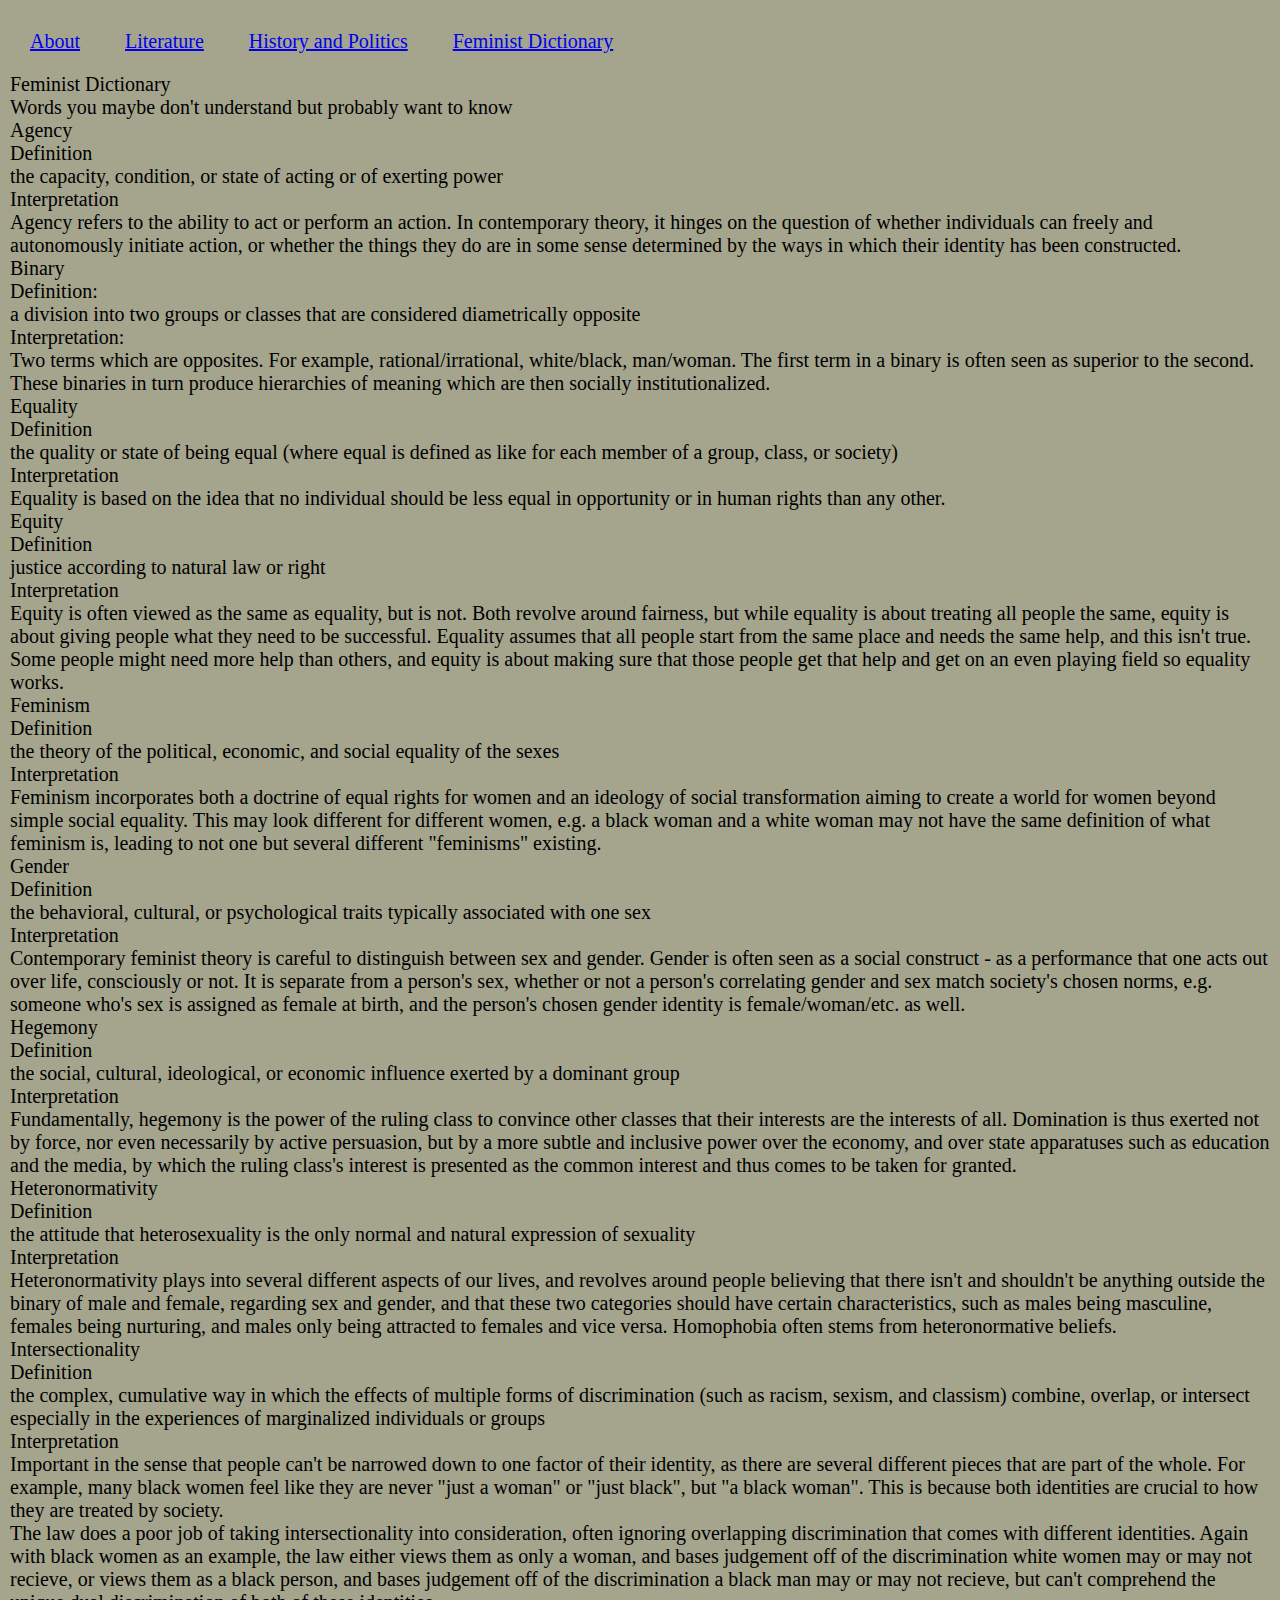
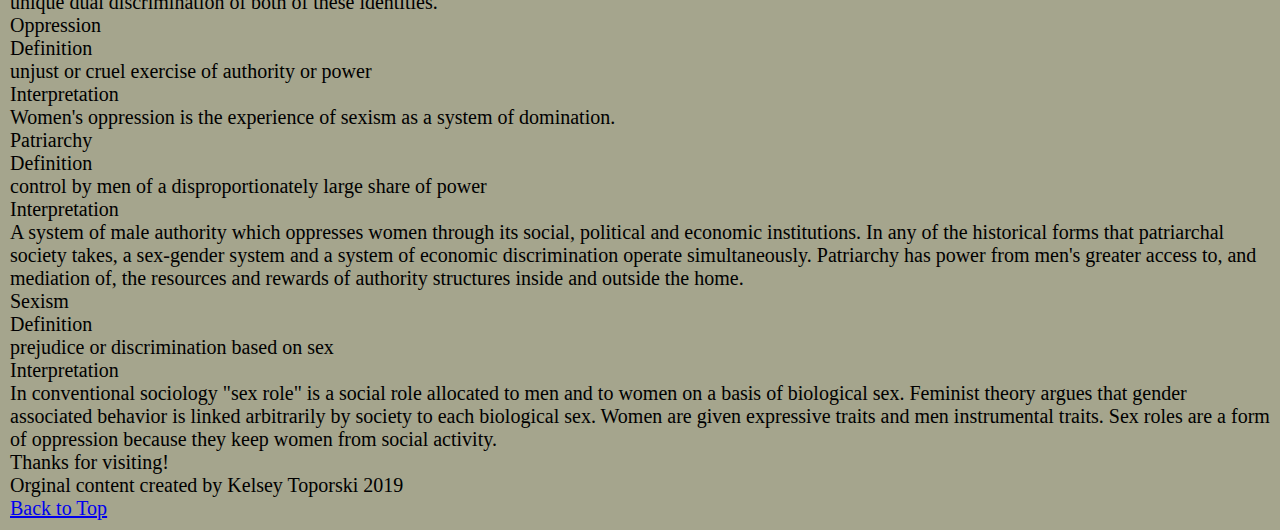
==== femdict.html @ c2446325 "Add files via upload" ====
<!DOCTYPE html>
<html lang="en">
<head>
  <meta charset="UTF-8">

  <meta name="viewport" content="width=device-width, initial-scale=1.0">

  <!-- connects to the stylesheets -->
  <link rel="stylesheet" href="css/reset.css">
  <link rel="stylesheet" href="css/style.css">

  <!-- connect to a Google font -->  
  <!-- connect to a Font Aweseom font -->
  <!-- connect to a favicon -->

  <title>Women's Web - Dictionary</title>
</head>

<body>
  <header>
    <nav>
        <ul>
          <li><a href="index.html">About</a></li>
          <li><a href="literature.html">Literature</a></li>
          <li><a href="history.html">History and Politics</a></li>
          <li><a href="femdict.html">Feminist Dictionary</a></li>
        </ul>
    </nav>
      <!-- definitions from meriam webster -->
      <!-- interpretations from
            The Dictionary of Feminist Theory - Maggie Humm,
            Key Concepts In Post-Colonial Studies - Ashcroft, Bill, Gareth Griffiths, and Helen Tiffin,
            or myself -->
      <!-- interpretation of equity from https://everydayfeminism.com/2014/09/equality-is-not-enough/ -->

    <h1>Feminist Dictionary</h1>
    Words you maybe don't understand but probably want to know

  </header>

  <main>
  

      <!-- definitions from meriam webster -->
      <!-- interpretations from
            The Dictionary of Feminist Theory - Maggie Humm,
            Key Concepts In Post-Colonial Studies - Ashcroft, Bill, Gareth Griffiths, and Helen Tiffin,
            or myself -->
      <!-- interpretation of equity from https://everydayfeminism.com/2014/09/equality-is-not-enough/ -->

      <dl>
        <dt>Agency</dt>
        <dd>Definition
          <p>
            the capacity, condition, or state of acting or of exerting power
          </p>
        <dd>Interpretation
          <p>
            Agency refers to the ability to act or perform an action. In contemporary theory, it hinges on the question of whether individuals can freely and autonomously initiate action, or whether the things they do are in some sense determined by the ways in which their identity has been constructed.
          </p>

        
        <dt>Binary</dt>
        <dd>Definition:
          <p>
            a division into two groups or classes that are considered diametrically opposite
          </p></dd>
        <dd>Interpretation:
          <p>
            Two terms which are opposites. For example, rational/irrational, white/black, man/woman. The first term in a binary is often seen as superior to the second. These binaries in turn produce hierarchies of meaning which are then socially institutionalized.
          </p></dd>
        
          
        <dt>Equality</dt>
        <dd>Definition
          <p>
            the quality or state of being equal (where equal is defined as like for each member of a group, class, or society)
          </p></dd>
        <dd>Interpretation
          <p>
            Equality is based on the idea that no individual should be less equal in opportunity or in human rights than any other.
          </p></dd>
        
          
        <dt>Equity</dt>
        <dd>Definition
          <p>
            justice according to natural law or right
          </p></dd>
        <dd>Interpretation
          <p>
            Equity is often viewed as the same as equality, but is not. Both revolve around fairness, but while equality is about treating all people the same, equity is about giving people what they need to be successful. Equality assumes that all people start from the same place and needs the same help, and this isn't true. Some people might need more help than others, and equity is about making sure that those people get that help and get on an even playing field so equality works.
          </p></dd>
        
          
        <dt>Feminism</dt>
        <dd>Definition
          <p>
            the theory of the political, economic, and social equality of the sexes
          </p></dd>
        <dd>Interpretation
          <p>
            Feminism incorporates both a doctrine of equal rights for women and an ideology of social transformation aiming to create a world for women beyond simple social equality. This may look different for different women, e.g. a black woman and a white woman may not have the same definition of what feminism is, leading to not one but several different "feminisms" existing.
          </p></dd>
       
          
        <dt>Gender</dt>
        <dd>Definition
          <p>
            the behavioral, cultural, or psychological traits typically associated with one sex
          </p></dd>
        <dd>Interpretation
          <p>
            Contemporary feminist theory is careful to distinguish between sex and gender. Gender is often seen as a social construct - as a performance that one acts out over life, consciously or not. It is separate from a person's sex, whether or not a person's correlating gender and sex match society's chosen norms, e.g. someone who's sex is assigned as female at birth, and the person's chosen gender identity is female/woman/etc. as well.
          </p></dd>
        
          
        <dt>Hegemony</dt>
        <dd>Definition
          <p>
            the social, cultural, ideological, or economic influence exerted by a dominant group
          </p></dd>
        <dd>Interpretation
          <p>
            Fundamentally, hegemony is the power of the ruling class to convince other classes that their interests are the interests of all.  Domination is thus exerted not by force, nor even necessarily by active persuasion, but by a more subtle and inclusive power over the economy, and over state apparatuses such as education and the media, by which the ruling class's interest is presented as the common interest and thus comes to be taken for granted.
          </p></dd>
       
          
        <dt>Heteronormativity</dt>
        <dd>Definition
          <p>
            the attitude that heterosexuality is the only normal and natural expression of sexuality
          </p></dd>
        <dd>Interpretation
          <p>
            Heteronormativity plays into several different aspects of our lives, and revolves around people believing that there isn't and shouldn't be anything outside the binary of male and female, regarding sex and gender, and that these two categories should have certain characteristics, such as males being masculine, females being nurturing, and males only being attracted to females and vice versa. Homophobia often stems from heteronormative beliefs.
          </p></dd>
        
          
        <dt>Intersectionality</dt>
        <dd>Definition
          <p>
            the complex, cumulative way in which the effects of multiple forms of discrimination (such as racism, sexism, and classism) combine, overlap, or intersect especially in the experiences of marginalized individuals or groups
          </p></dd>
        <dd>Interpretation
          <p>
            Important in the sense that people can't be narrowed down to one factor of their identity, as there are several different pieces that are part of the whole. For example, many black women feel like they are never "just a woman" or "just black", but "a black woman". This is because both identities are crucial to how they are treated by society.
          </p>
          <p>
            The law does a poor job of taking intersectionality into consideration, often ignoring overlapping discrimination that comes with different identities. Again with black women as an example, the law either views them as only a woman, and bases judgement off of the discrimination white women may or may not recieve, or views them as a black person, and bases judgement off of the discrimination a black man may or may not recieve, but can't comprehend the unique dual discrimination of both of these identities.
          </p></dd>
           
          
        <dt>Oppression</dt>
        <dd>Definition
          <p>
            unjust or cruel exercise of authority or power
          </p></dd>
        <dd>Interpretation
          <p>
            Women's oppression is the experience of sexism as a system of domination.
          </p></dd>
       
          
        <dt>Patriarchy</dt>
        <dd>Definition
          <p>
            control by men of a disproportionately large share of power
          </p></dd>
        <dd>Interpretation
          <p>
            A system of male authority which oppresses women through its social, political and economic institutions. In any of the historical forms that patriarchal society takes, a sex-gender system and a system of economic discrimination operate simultaneously. Patriarchy has power from men's greater access to, and mediation of, the resources and rewards of authority structures inside and outside the home.
          </p></dd>
             
          
        <dt>Sexism</dt>
        <dd>Definition
          <p>
            prejudice or discrimination based on sex
          </p></dd>
        <dd>Interpretation
          <p>
            In conventional sociology "sex role" is a social role allocated to men and to women on a basis of biological sex. Feminist theory argues that gender associated behavior is linked arbitrarily by society to each biological sex. Women are given expressive traits and men instrumental traits. Sex roles are a form of oppression because they keep women from social activity.
          </p></dd>
      </dl>

    </main>

    <footer>
      <p class="thanks">
        Thanks for visiting! <i class="far fa-grin"></i>
      </p>
      <p>Orginal content created by Kelsey Toporski 2019</p>

      <a href="#top" class="tops">Back to Top</a>
    </footer>

</body>
</html>
---- css/style.css ----
body{
    padding: 10px;
    background-color: #a5a58d;
    font-size: 125%;
}
img{
    width: 45%;
    padding: 20px;
    border: 10px solid #659162;
}
li{
    display: inline-block;
    padding: 20px;
}
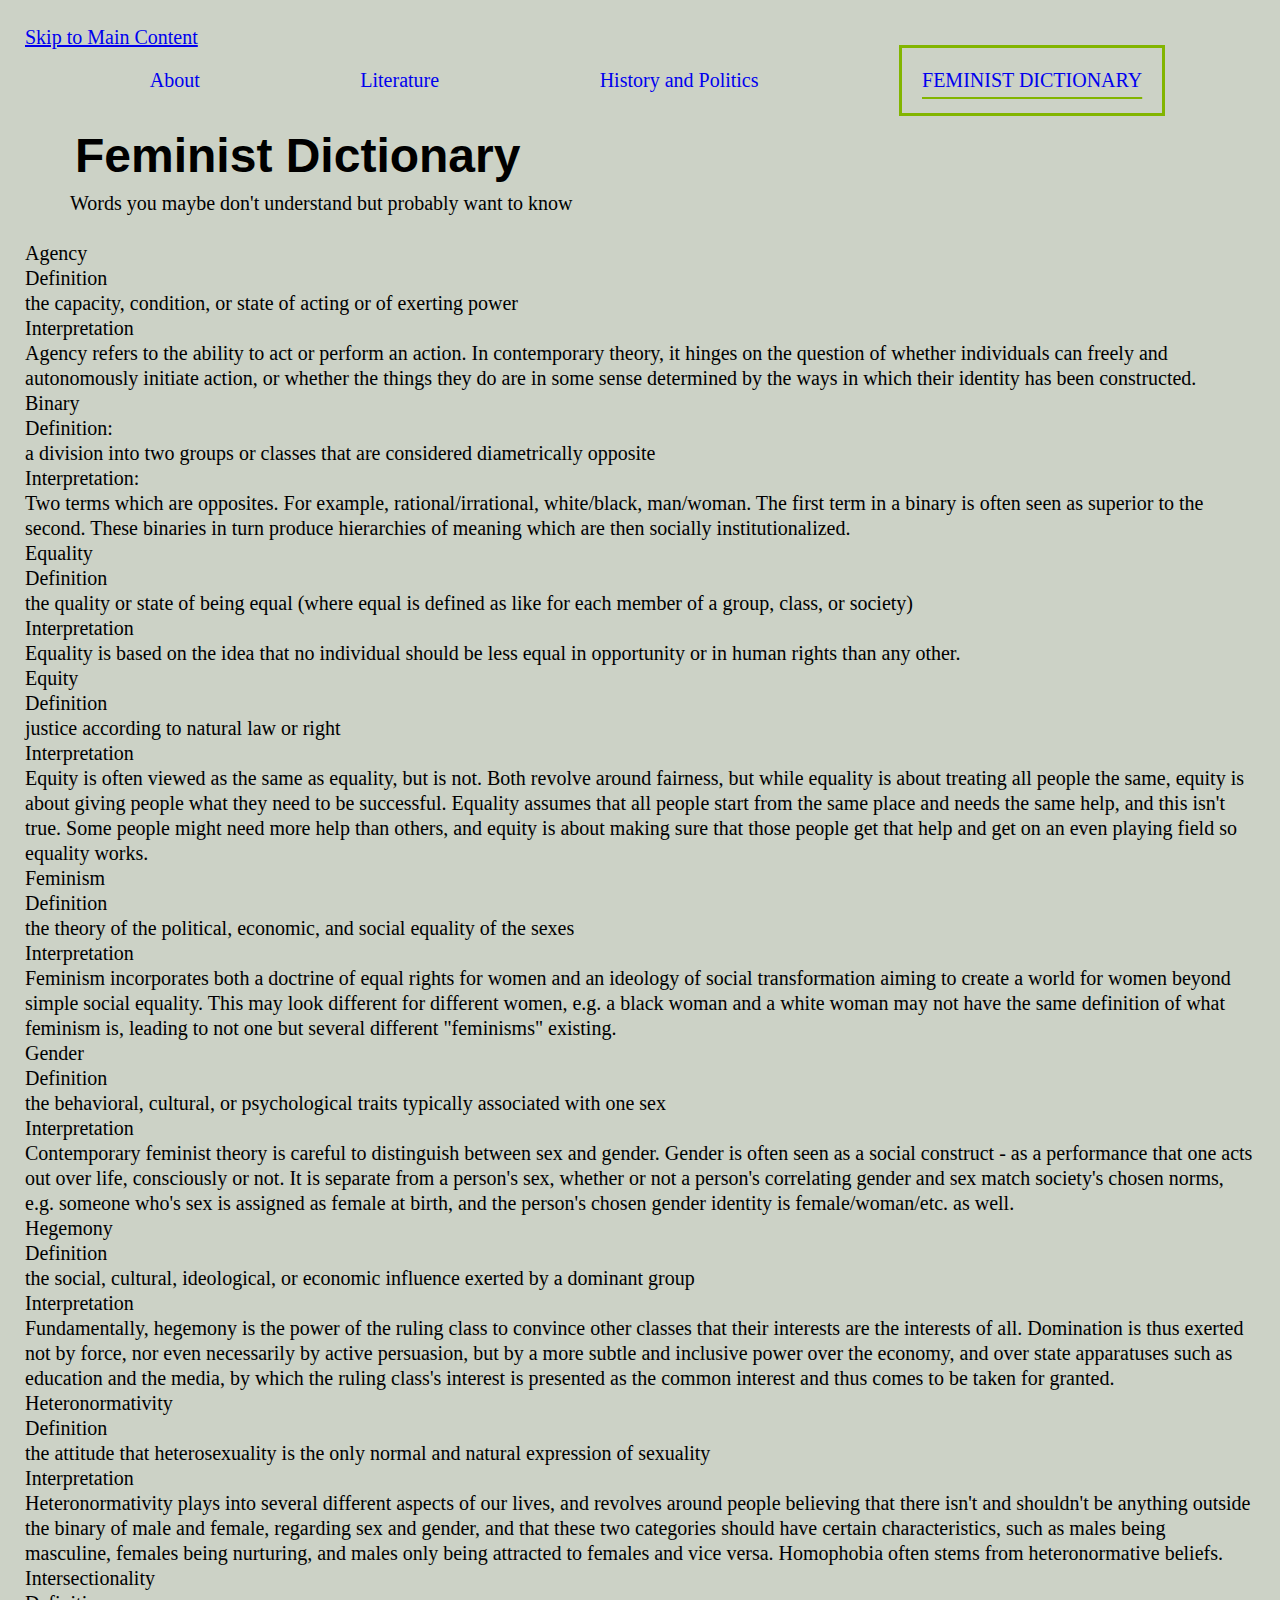
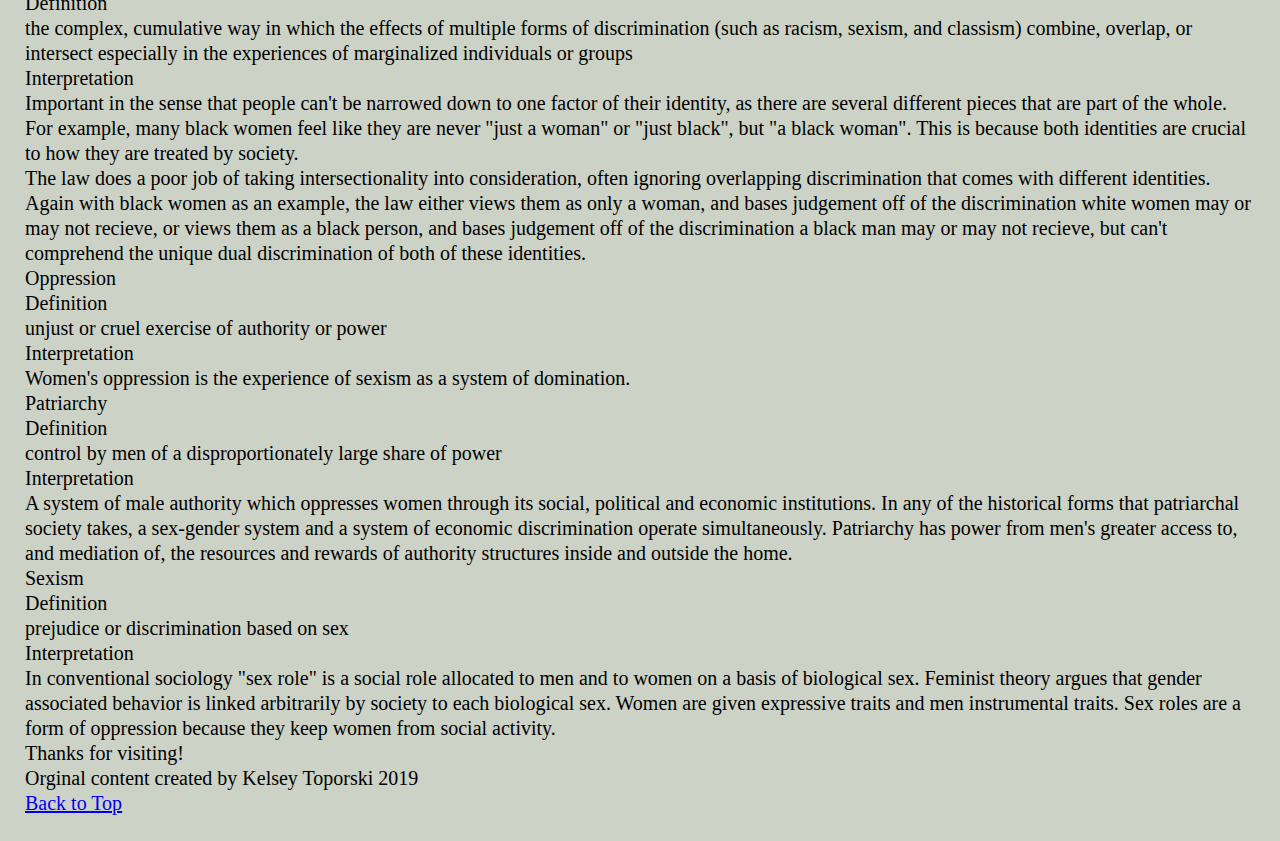
==== commit 33a80f4b: "Add files via upload" ====
--- a/femdict.html
+++ b/femdict.html
@@ -17,13 +17,14 @@
 </head>
 
 <body>
+  <a href = "#mainstuff" class = "skip">Skip to Main Content</a>
   <header>
     <nav>
         <ul>
           <li><a href="index.html">About</a></li>
           <li><a href="literature.html">Literature</a></li>
           <li><a href="history.html">History and Politics</a></li>
-          <li><a href="femdict.html">Feminist Dictionary</a></li>
+          <li class="active"><a href="femdict.html">Feminist Dictionary</a></li>
         </ul>
     </nav>
       <!-- definitions from meriam webster -->
@@ -38,7 +39,7 @@
 
   </header>
 
-  <main>
+  <main id = mainstuff>
   
 
       <!-- definitions from meriam webster -->
@@ -53,11 +54,11 @@
         <dd>Definition
           <p>
             the capacity, condition, or state of acting or of exerting power
-          </p>
+          </p></dd>
         <dd>Interpretation
           <p>
             Agency refers to the ability to act or perform an action. In contemporary theory, it hinges on the question of whether individuals can freely and autonomously initiate action, or whether the things they do are in some sense determined by the ways in which their identity has been constructed.
-          </p>
+          </p></dd>
 
         
         <dt>Binary</dt>
--- a/css/style.css
+++ b/css/style.css
@@ -1,14 +1,79 @@
 body{
     padding: 10px;
-    background-color: #a5a58d;
+    background-color: #ccd2c6;
     font-size: 125%;
+    line-height: 1.25;
+    margin: 15px;
 }
+
+header{
+    padding: 15px 30px 25px 45px;
+    margin: auto;
+}
+
+nav{
+    text-align: center;
+}
+
+nav ul li{
+    display: inline-block;
+    margin: 5px 5%;
+    padding: 20px;
+    font-size: 20px;
+}
+
+nav a{
+    text-decoration: none;
+}
+
+a:visited{
+    color: #000000;
+}
+
 img{
-    width: 45%;
-    padding: 20px;
-    border: 10px solid #659162;
+    width: 35%;
+    padding: 3px;
+    border: 10px;
+    margin: 15px;
+    border-radius: 20px;
 }
-li{
-    display: inline-block;
-    padding: 20px;
+
+img:hover{
+    -webkit-transform: scale(1.1);
+    -ms-transform: scale(1.1);
+    transform: scale(1.1);
+    box-shadow: 0 0 0 6px #659162;
+    transition: 1s ease;
+    }
+
+.active{
+    color: rgb(130, 181, 0);
+    border: 3px solid;
+    text-decoration: underline;
+    text-transform: uppercase;
+    text-underline-offset: 10px;
+}
+
+.skip{
+    position: absolute;
+}
+
+h1{
+    font-family: Arial;
+    font-size: 48px;
+}
+
+h2{
+    font-size: 36px;
+    font-family: Arial;
+    text-align: center;
+}
+
+h3{
+    font-size: 28px;
+}
+
+h1, h2, h3{
+    margin: 5px;
+    font-weight: bold;
 }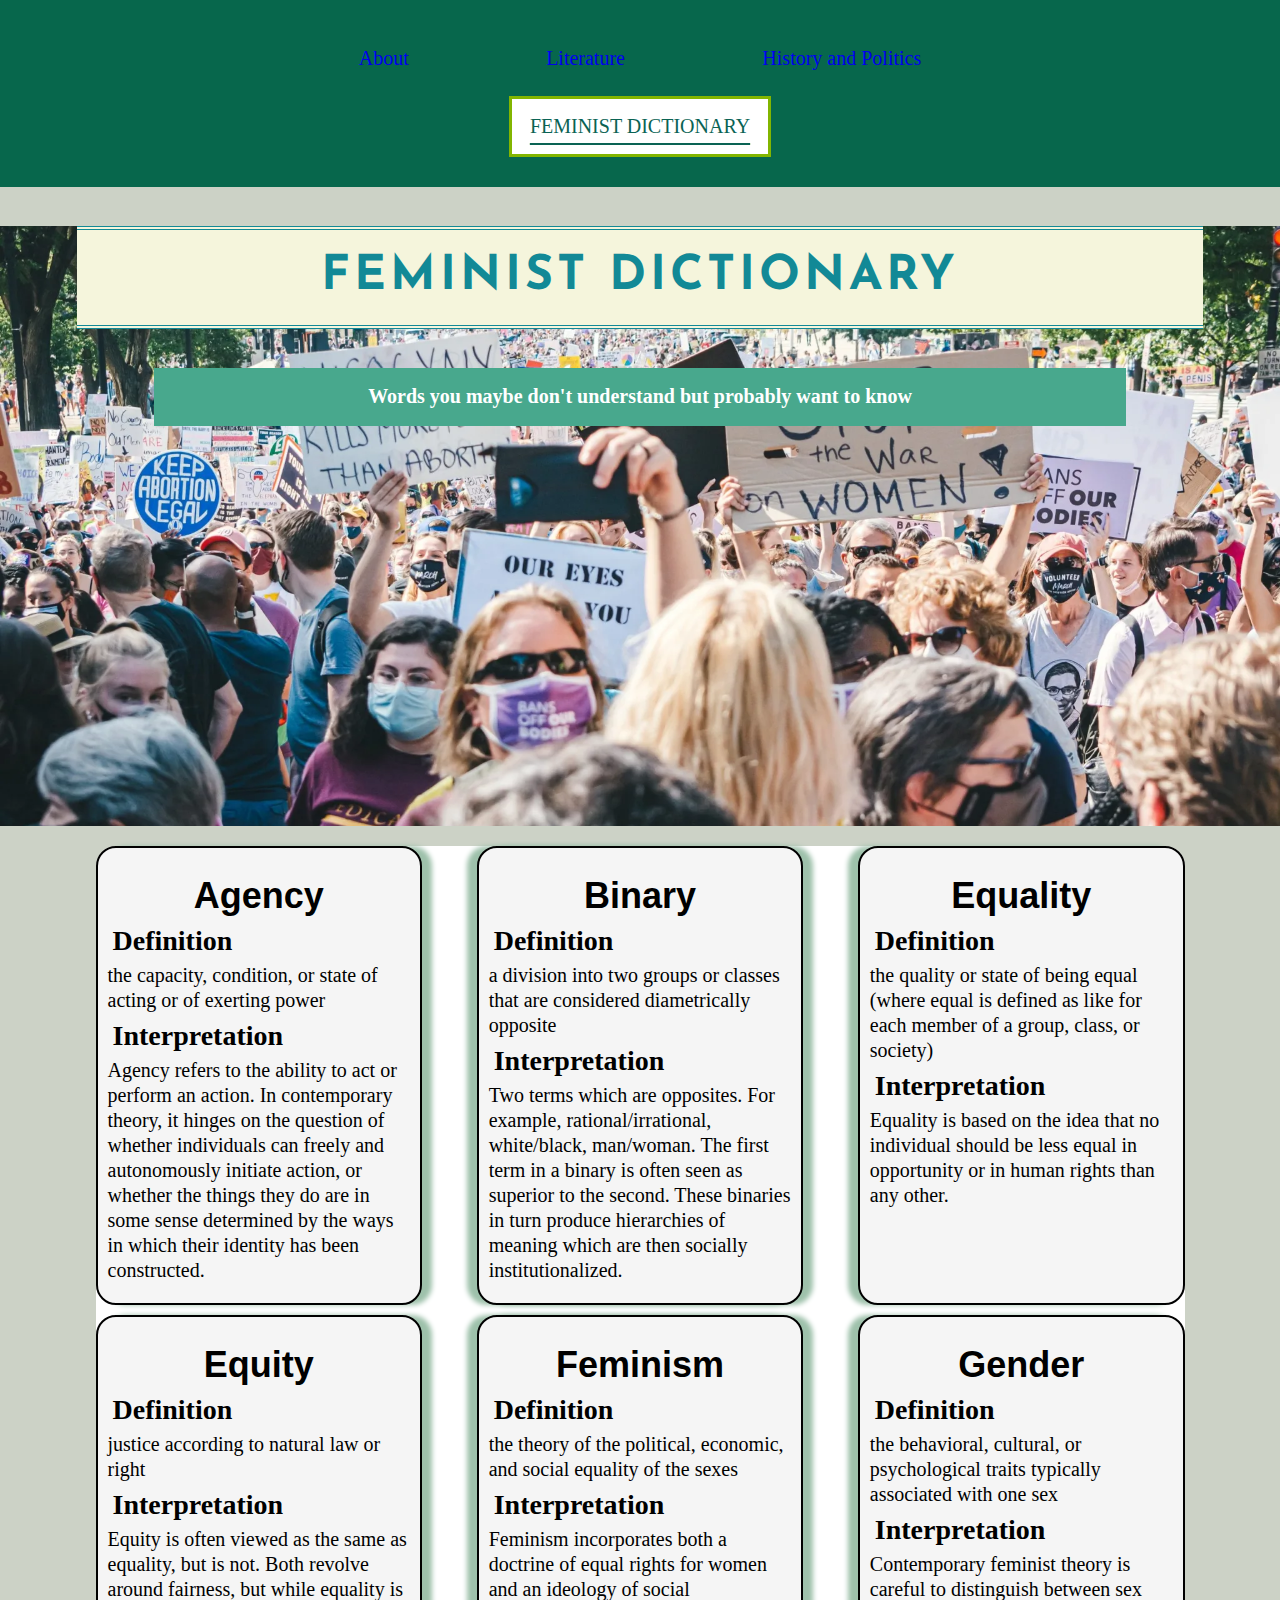
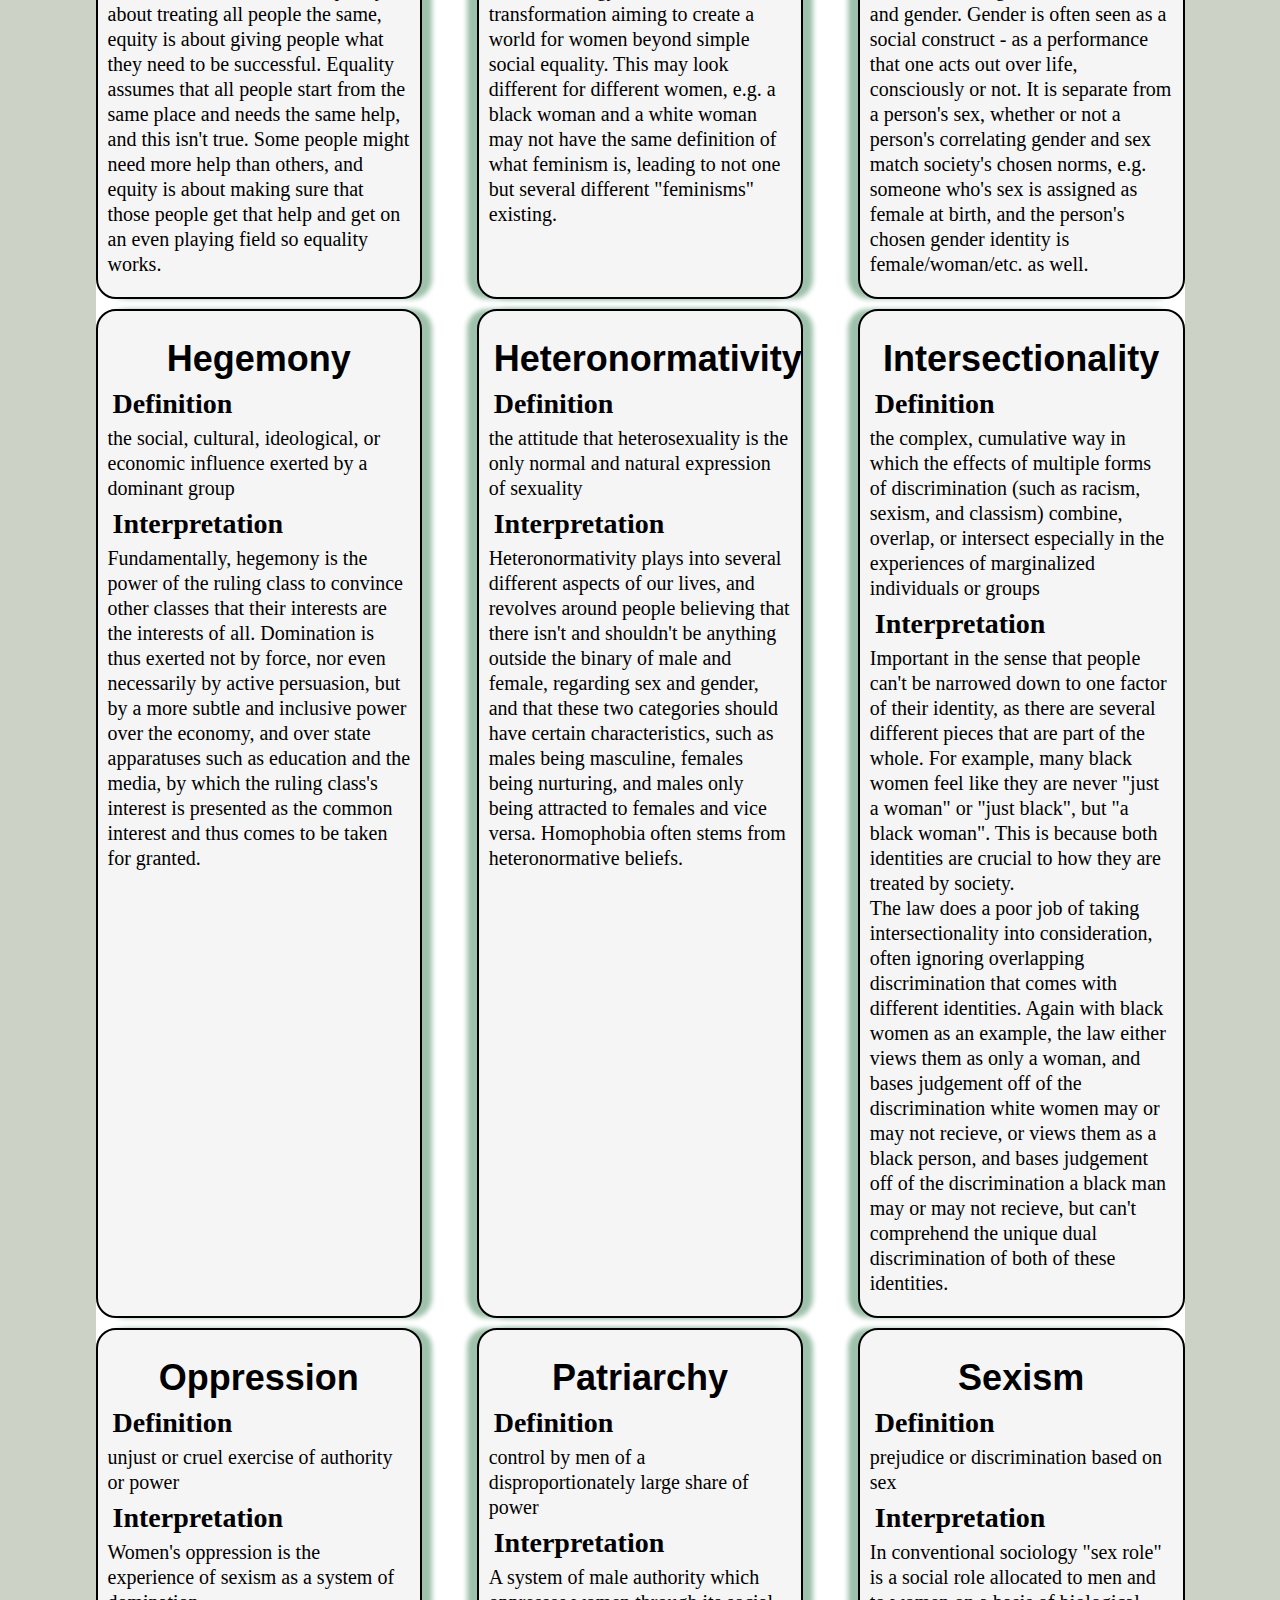
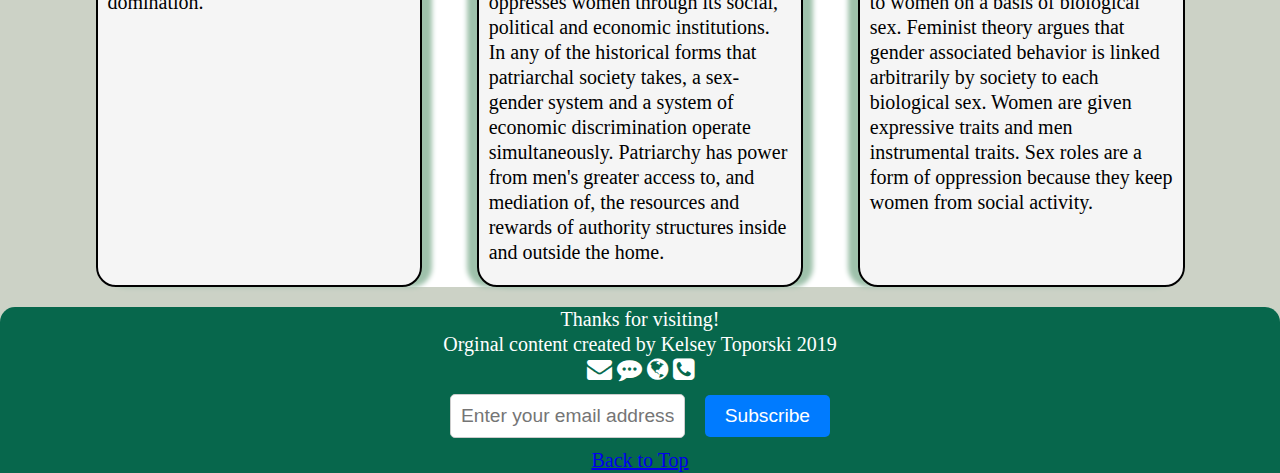
==== commit 425efe54: "Add files via upload" ====
--- a/femdict.html
+++ b/femdict.html
@@ -10,8 +10,15 @@
   <link rel="stylesheet" href="css/style.css">
 
   <!-- connect to a Google font -->  
+  <link rel="preconnect" href="https://fonts.googleapis.com">
+  <link rel="preconnect" href="https://fonts.gstatic.com" crossorigin>
+  <link href="https://fonts.googleapis.com/css2?family=Josefin+Sans:wght@700&display=swap" rel="stylesheet">
+
   <!-- connect to a Font Aweseom font -->
+  <link rel="stylesheet" href="https://cdnjs.cloudflare.com/ajax/libs/font-awesome/4.7.0/css/font-awesome.min.css">
+
   <!-- connect to a favicon -->
+  <link rel="icon" href="images/favicon1.png">
 
   <title>Women's Web - Dictionary</title>
 </head>
@@ -24,7 +31,7 @@
           <li><a href="index.html">About</a></li>
           <li><a href="literature.html">Literature</a></li>
           <li><a href="history.html">History and Politics</a></li>
-          <li class="active"><a href="femdict.html">Feminist Dictionary</a></li>
+          <li class="active"><a class="active" href="femdict.html">Feminist Dictionary</a></li>
         </ul>
     </nav>
       <!-- definitions from meriam webster -->
@@ -34,8 +41,12 @@
             or myself -->
       <!-- interpretation of equity from https://everydayfeminism.com/2014/09/equality-is-not-enough/ -->
 
-    <h1>Feminist Dictionary</h1>
-    Words you maybe don't understand but probably want to know
+  <div class = "intro">
+    <div class="maintitle">
+      <h1>Feminist Dictionary</h1>
+    </div>
+    <p>Words you maybe don't understand but probably want to know</p>
+  </div>
 
   </header>
 
@@ -48,153 +59,182 @@
             Key Concepts In Post-Colonial Studies - Ashcroft, Bill, Gareth Griffiths, and Helen Tiffin,
             or myself -->
       <!-- interpretation of equity from https://everydayfeminism.com/2014/09/equality-is-not-enough/ -->
-
-      <dl>
-        <dt>Agency</dt>
-        <dd>Definition
+    <div class="grid">
+      <div>
+        <h2>Agency</h2>
+        <h3>Definition</h3>
           <p>
             the capacity, condition, or state of acting or of exerting power
-          </p></dd>
-        <dd>Interpretation
+          </p>
+        <h3>Interpretation</h3>
           <p>
             Agency refers to the ability to act or perform an action. In contemporary theory, it hinges on the question of whether individuals can freely and autonomously initiate action, or whether the things they do are in some sense determined by the ways in which their identity has been constructed.
-          </p></dd>
-
-        
-        <dt>Binary</dt>
-        <dd>Definition:
+          </p>
+      </div>
+
+      <div>
+        <h2>Binary</h2>
+        <h3>Definition</h3>
           <p>
             a division into two groups or classes that are considered diametrically opposite
-          </p></dd>
-        <dd>Interpretation:
+          </p>
+        <h3>Interpretation</h3>
           <p>
             Two terms which are opposites. For example, rational/irrational, white/black, man/woman. The first term in a binary is often seen as superior to the second. These binaries in turn produce hierarchies of meaning which are then socially institutionalized.
-          </p></dd>
-        
+          </p>
+      </div>
+        
+      <div>
+        <h2>Equality</h2>
+        <h3>Definition</h3>
+          <p>
+            the quality or state of being equal (where equal is defined as like for each member of a group, class, or society)
+          </p>
+        <h3>Interpretation</h3>
+          <p>
+            Equality is based on the idea that no individual should be less equal in opportunity or in human rights than any other.
+          </p>
+      </div>
+        
+      <div>
+        <h2>Equity</h2>
+        <h3>Definition</h3>
+          <p>
+            justice according to natural law or right
+          </p>
+        <h3>Interpretation</h3>
+          <p>
+            Equity is often viewed as the same as equality, but is not. Both revolve around fairness, but while equality is about treating all people the same, equity is about giving people what they need to be successful. Equality assumes that all people start from the same place and needs the same help, and this isn't true. Some people might need more help than others, and equity is about making sure that those people get that help and get on an even playing field so equality works.
+          </p>
+      </div>
+        
+      <div>
+        <h2>Feminism</h2>
+        <h3>Definition</h3>
+          <p>
+            the theory of the political, economic, and social equality of the sexes
+          </p>
+        <h3>Interpretation</h3>
+          <p>
+            Feminism incorporates both a doctrine of equal rights for women and an ideology of social transformation aiming to create a world for women beyond simple social equality. This may look different for different women, e.g. a black woman and a white woman may not have the same definition of what feminism is, leading to not one but several different "feminisms" existing.
+          </p>
+      </div>
+      
+      <div>
+        <h2>Gender</h2>
+        <h3>Definition</h3>
+          <p>
+            the behavioral, cultural, or psychological traits typically associated with one sex
+          </p>
+        <h3>Interpretation</h3>
+          <p>
+            Contemporary feminist theory is careful to distinguish between sex and gender. Gender is often seen as a social construct - as a performance that one acts out over life, consciously or not. It is separate from a person's sex, whether or not a person's correlating gender and sex match society's chosen norms, e.g. someone who's sex is assigned as female at birth, and the person's chosen gender identity is female/woman/etc. as well.
+          </p>
+      </div>
+        
+      <div>
+        <h2>Hegemony</h2>
+        <h3>Definition</h3>
+          <p>
+            the social, cultural, ideological, or economic influence exerted by a dominant group
+          </p>
+        <h3>Interpretation</h3>
+          <p>
+            Fundamentally, hegemony is the power of the ruling class to convince other classes that their interests are the interests of all.  Domination is thus exerted not by force, nor even necessarily by active persuasion, but by a more subtle and inclusive power over the economy, and over state apparatuses such as education and the media, by which the ruling class's interest is presented as the common interest and thus comes to be taken for granted.
+          </p>
+      </div>
+
+       
+      <div>
+        <h2>Heteronormativity</h2>
+        <h3>Definition</h3>
+          <p>
+            the attitude that heterosexuality is the only normal and natural expression of sexuality
+          </p>
+        <h3>Interpretation</h3>
+          <p>
+            Heteronormativity plays into several different aspects of our lives, and revolves around people believing that there isn't and shouldn't be anything outside the binary of male and female, regarding sex and gender, and that these two categories should have certain characteristics, such as males being masculine, females being nurturing, and males only being attracted to females and vice versa. Homophobia often stems from heteronormative beliefs.
+          </p>
+      </div>
+
+        
+      <div>
+        <h2>Intersectionality</h2>
+        <h3>Definition</h3>
+          <p>
+            the complex, cumulative way in which the effects of multiple forms of discrimination (such as racism, sexism, and classism) combine, overlap, or intersect especially in the experiences of marginalized individuals or groups
+          </p>
+        <h3>Interpretation</h3>
+          <p>
+            Important in the sense that people can't be narrowed down to one factor of their identity, as there are several different pieces that are part of the whole. For example, many black women feel like they are never "just a woman" or "just black", but "a black woman". This is because both identities are crucial to how they are treated by society.
+          </p>
+          <p>
+            The law does a poor job of taking intersectionality into consideration, often ignoring overlapping discrimination that comes with different identities. Again with black women as an example, the law either views them as only a woman, and bases judgement off of the discrimination white women may or may not recieve, or views them as a black person, and bases judgement off of the discrimination a black man may or may not recieve, but can't comprehend the unique dual discrimination of both of these identities.
+          </p>
+      </div>
           
-        <dt>Equality</dt>
-        <dd>Definition
-          <p>
-            the quality or state of being equal (where equal is defined as like for each member of a group, class, or society)
-          </p></dd>
-        <dd>Interpretation
-          <p>
-            Equality is based on the idea that no individual should be less equal in opportunity or in human rights than any other.
-          </p></dd>
-        
+      <div>
+        <h2>Oppression</h2>
+        <h3>Definition</h3>
+          <p>
+            unjust or cruel exercise of authority or power
+          </p>
+        <h3>Interpretation</h3>
+          <p>
+            Women's oppression is the experience of sexism as a system of domination.
+          </p>
+      </div>
           
-        <dt>Equity</dt>
-        <dd>Definition
-          <p>
-            justice according to natural law or right
-          </p></dd>
-        <dd>Interpretation
-          <p>
-            Equity is often viewed as the same as equality, but is not. Both revolve around fairness, but while equality is about treating all people the same, equity is about giving people what they need to be successful. Equality assumes that all people start from the same place and needs the same help, and this isn't true. Some people might need more help than others, and equity is about making sure that those people get that help and get on an even playing field so equality works.
-          </p></dd>
-        
+
+      <div>
+        <h2>Patriarchy</h2>
+        <h3>Definition</h3>
+          <p>
+            control by men of a disproportionately large share of power
+          </p>
+        <h3>Interpretation</h3>
+          <p>
+            A system of male authority which oppresses women through its social, political and economic institutions. In any of the historical forms that patriarchal society takes, a sex-gender system and a system of economic discrimination operate simultaneously. Patriarchy has power from men's greater access to, and mediation of, the resources and rewards of authority structures inside and outside the home.
+          </p>
+      </div>
           
-        <dt>Feminism</dt>
-        <dd>Definition
-          <p>
-            the theory of the political, economic, and social equality of the sexes
-          </p></dd>
-        <dd>Interpretation
-          <p>
-            Feminism incorporates both a doctrine of equal rights for women and an ideology of social transformation aiming to create a world for women beyond simple social equality. This may look different for different women, e.g. a black woman and a white woman may not have the same definition of what feminism is, leading to not one but several different "feminisms" existing.
-          </p></dd>
-       
-          
-        <dt>Gender</dt>
-        <dd>Definition
-          <p>
-            the behavioral, cultural, or psychological traits typically associated with one sex
-          </p></dd>
-        <dd>Interpretation
-          <p>
-            Contemporary feminist theory is careful to distinguish between sex and gender. Gender is often seen as a social construct - as a performance that one acts out over life, consciously or not. It is separate from a person's sex, whether or not a person's correlating gender and sex match society's chosen norms, e.g. someone who's sex is assigned as female at birth, and the person's chosen gender identity is female/woman/etc. as well.
-          </p></dd>
-        
-          
-        <dt>Hegemony</dt>
-        <dd>Definition
-          <p>
-            the social, cultural, ideological, or economic influence exerted by a dominant group
-          </p></dd>
-        <dd>Interpretation
-          <p>
-            Fundamentally, hegemony is the power of the ruling class to convince other classes that their interests are the interests of all.  Domination is thus exerted not by force, nor even necessarily by active persuasion, but by a more subtle and inclusive power over the economy, and over state apparatuses such as education and the media, by which the ruling class's interest is presented as the common interest and thus comes to be taken for granted.
-          </p></dd>
-       
-          
-        <dt>Heteronormativity</dt>
-        <dd>Definition
-          <p>
-            the attitude that heterosexuality is the only normal and natural expression of sexuality
-          </p></dd>
-        <dd>Interpretation
-          <p>
-            Heteronormativity plays into several different aspects of our lives, and revolves around people believing that there isn't and shouldn't be anything outside the binary of male and female, regarding sex and gender, and that these two categories should have certain characteristics, such as males being masculine, females being nurturing, and males only being attracted to females and vice versa. Homophobia often stems from heteronormative beliefs.
-          </p></dd>
-        
-          
-        <dt>Intersectionality</dt>
-        <dd>Definition
-          <p>
-            the complex, cumulative way in which the effects of multiple forms of discrimination (such as racism, sexism, and classism) combine, overlap, or intersect especially in the experiences of marginalized individuals or groups
-          </p></dd>
-        <dd>Interpretation
-          <p>
-            Important in the sense that people can't be narrowed down to one factor of their identity, as there are several different pieces that are part of the whole. For example, many black women feel like they are never "just a woman" or "just black", but "a black woman". This is because both identities are crucial to how they are treated by society.
-          </p>
-          <p>
-            The law does a poor job of taking intersectionality into consideration, often ignoring overlapping discrimination that comes with different identities. Again with black women as an example, the law either views them as only a woman, and bases judgement off of the discrimination white women may or may not recieve, or views them as a black person, and bases judgement off of the discrimination a black man may or may not recieve, but can't comprehend the unique dual discrimination of both of these identities.
-          </p></dd>
-           
-          
-        <dt>Oppression</dt>
-        <dd>Definition
-          <p>
-            unjust or cruel exercise of authority or power
-          </p></dd>
-        <dd>Interpretation
-          <p>
-            Women's oppression is the experience of sexism as a system of domination.
-          </p></dd>
-       
-          
-        <dt>Patriarchy</dt>
-        <dd>Definition
-          <p>
-            control by men of a disproportionately large share of power
-          </p></dd>
-        <dd>Interpretation
-          <p>
-            A system of male authority which oppresses women through its social, political and economic institutions. In any of the historical forms that patriarchal society takes, a sex-gender system and a system of economic discrimination operate simultaneously. Patriarchy has power from men's greater access to, and mediation of, the resources and rewards of authority structures inside and outside the home.
-          </p></dd>
-             
-          
-        <dt>Sexism</dt>
-        <dd>Definition
+      <div>
+        <h2>Sexism</h2>
+        <h3>Definition</h3>
           <p>
             prejudice or discrimination based on sex
-          </p></dd>
-        <dd>Interpretation
+          </p>
+        <h3>Interpretation</h3>
           <p>
             In conventional sociology "sex role" is a social role allocated to men and to women on a basis of biological sex. Feminist theory argues that gender associated behavior is linked arbitrarily by society to each biological sex. Women are given expressive traits and men instrumental traits. Sex roles are a form of oppression because they keep women from social activity.
-          </p></dd>
-      </dl>
-
+          </p>
+      </div>
+
+      </div>
     </main>
 
     <footer>
-      <p class="thanks">
-        Thanks for visiting! <i class="far fa-grin"></i>
+      <div class="footerpart">
+      <p>
+      Thanks for visiting!
       </p>
-      <p>Orginal content created by Kelsey Toporski 2019</p>
-
-      <a href="#top" class="tops">Back to Top</a>
-    </footer>
+    <p>Orginal content created by Kelsey Toporski 2019</p>
+    <div class="icons">
+      <i class="fa fa-envelope"></i>
+      <i class="fa fa-commenting"></i>
+      <i class='fa fa-globe'></i>
+      <i class="fa fa-phone-square"></i>
+    </div>
+  </div>
+
+    <form class="subscribe-form" action="#" method="post">
+      <input type="email" id="email" name="email" placeholder="Enter your email address:" required>
+      <button type="submit">Subscribe</button>
+    </form>
+
+    <a href="#top" class="tops">Back to Top</a>
+
+  </footer>
 
 </body>
 </html>
--- a/css/style.css
+++ b/css/style.css
@@ -1,24 +1,137 @@
 body{
-    padding: 10px;
     background-color: #ccd2c6;
     font-size: 125%;
     line-height: 1.25;
-    margin: 15px;
-}
-
-header{
+}
+
+#mainstuff{
+    padding: 10px;
+    margin: 10px 25px;
+}
+
+/* header{
     padding: 15px 30px 25px 45px;
     margin: auto;
+} */
+
+/* .maintitle{
+    padding: 15px 30px 25px 45px;
+    margin: 3% 5%;
+} */
+
+header .maintitle{
+    font-family: 'Josefin Sans', sans-serif;
+    margin: 3% 6%;
+    text-align: center;
+    color: #128996;
+    text-transform: uppercase;
+    font-size: 36pt;
+    letter-spacing: 4px;
+    border-style: double;
+    border-width: 4px 0;
+    padding: 1%;
+    background-color: beige;
+}
+
+header .maintitle h1{
+    animation-name: title;
+    animation-duration: 5s;
+    animation-iteration-count: normal;
+}
+
+@media (prefers-reduced-motion: reduce){
+    header .maintitle h1{
+      animation: none;
+    }
+}
+
+@keyframes title{
+    0% {
+      color: #128996;
+      transform: translateX(-10%);
+    }
+    50% {
+      color: white;
+      transform: translateX(10%);
+    }
+    100% {
+      color: #128996;
+      transform: translateX(0px);
+    }
+}
+
+header p{
+    margin: 0 12%;
+    text-align: center;
+    background-color: #48a88d;
+    color: white;
+    font-weight: bold;
+    padding: 1.3%;
+}
+
+.grid{
+    display: grid;
+    width: 90%;
+    margin: auto;
+    border-radius: 20px;
+    background-color: white;
+    grid-template-columns: 30% 30% 30%;
+    justify-content: space-between;
+    row-gap: 10px;
+}
+
+.grid div{
+    border: solid 2px;
+    border-radius: 20px;
+    padding: 20px 10px;
+    background-color: #f5f5f5;
+}
+
+.grid img{
+    width: 90%;
+    margin: auto;
+    display: block;
+}
+
+.grid div:nth-child(3n+1)  {
+    box-shadow: 10px 0 5px #9ec1ab
+    }
+
+.grid div:nth-child(3n)  {
+    box-shadow: -10px 0 5px #9ec1ab;
+}
+
+.grid div:nth-child(3n+2)  {
+     box-shadow: 10px 0 5px #9ec1ab, -10px 0 5px #9ec1ab;
+}
+
+.indexgrid{
+    display: grid;
+    width: 90%;
+    margin: auto;
+    border-radius: 20px;
+    grid-template-columns: 30% 30% 30%;
+    justify-content: space-between;
+    row-gap: 10px;
+}
+
+.indexgrid div{
+    border: solid 3px #0a6354;
+    border-radius: 15px;
+    padding: 20px 20px;
+    background-color: #f5f5f5;
 }
 
 nav{
     text-align: center;
+    background-color: #07674c;
+    padding: 2% 10%;
 }
 
 nav ul li{
     display: inline-block;
     margin: 5px 5%;
-    padding: 20px;
+    padding: 15px;
     font-size: 20px;
 }
 
@@ -26,27 +139,50 @@
     text-decoration: none;
 }
 
+nav a.active{
+    color: #0a6354;
+    border: 3px solid white;
+}
+
 a:visited{
-    color: #000000;
+    color: #ffffff;
+}
+
+.intro{
+    background-image: url("../images/feminisim_background_image.jpg");
+    background-attachment: fixed;
+    background-position: center;
+    background-repeat: no-repeat;
+    background-size: contain;
+    min-height: 600px;
+}
+
+img#mainimg{
+    width: 90%;
 }
 
 img{
     width: 35%;
     padding: 3px;
     border: 10px;
-    margin: 15px;
+    margin: auto;
     border-radius: 20px;
 }
+
+/* img:nth-child(odd) {
+    border: 1px solid black;
+} */
 
 img:hover{
     -webkit-transform: scale(1.1);
     -ms-transform: scale(1.1);
     transform: scale(1.1);
-    box-shadow: 0 0 0 6px #659162;
+    box-shadow: 0 0 0 4px #659162;
     transition: 1s ease;
     }
 
 .active{
+    background-color: white;
     color: rgb(130, 181, 0);
     border: 3px solid;
     text-decoration: underline;
@@ -56,12 +192,14 @@
 
 .skip{
     position: absolute;
-}
-
-h1{
+    left: -400px;
+    top: -200;
+}
+
+/* h1{
     font-family: Arial;
     font-size: 48px;
-}
+} */
 
 h2{
     font-size: 36px;
@@ -76,4 +214,97 @@
 h1, h2, h3{
     margin: 5px;
     font-weight: bold;
-}+}
+
+.icons{
+    text-align: right;
+}
+
+.icons i{
+    font-size: 25px;
+    color: white;
+}
+
+footer{
+    background-color: #07674c;
+    border-radius: 15px 15px 0 0;
+}
+
+footer a{
+    display: block;
+    text-align: center;
+}
+
+.footerpart{
+    color: white;
+    display: flex;
+    justify-content: space-between;
+    align-items: center;
+    flex-wrap: nowrap;
+    flex-direction: column;
+}
+
+.subscribe-form{
+    display: flex;
+    flex-direction: row;
+    align-items: center;
+    justify-content: center;
+    margin: 0 auto;
+    max-width: 400px;
+}
+
+input, button {
+    margin: 10px;
+    font-size: 1.2rem;
+}
+
+input[type="email"]{
+    padding: 10px;
+    border-radius: 5px;
+    border: 1px solid #ccc;
+    width: 100%;
+    max-width: 300px;
+    flex: 1;
+}
+
+button{
+    background-color: #007bff;
+    color: #fff;
+    padding: 10px 20px;
+    border-radius: 5px;
+    border: none;
+    cursor: pointer;
+}
+
+button:hover{
+    background-color: #0062cc;
+}
+
+@media screen and (max-width: 480px) {
+    header .maintitle{
+        width: 90%;
+        font-size: 24pt;
+    }
+
+    header .maintitle h1{
+        animation: none;
+    }
+
+    .indexgrid{
+        display: flex;
+        flex-direction: column;
+    }
+
+    .grid{
+        display: flex;
+        flex-direction: column;
+    }
+
+    /* .grid div{
+        box-shadow: 10px 0 5px #9ec1ab, -10px 0 5px #9ec1ab;
+   } */
+
+   footer, input, button{
+    font-size: 12pt;
+   }
+}
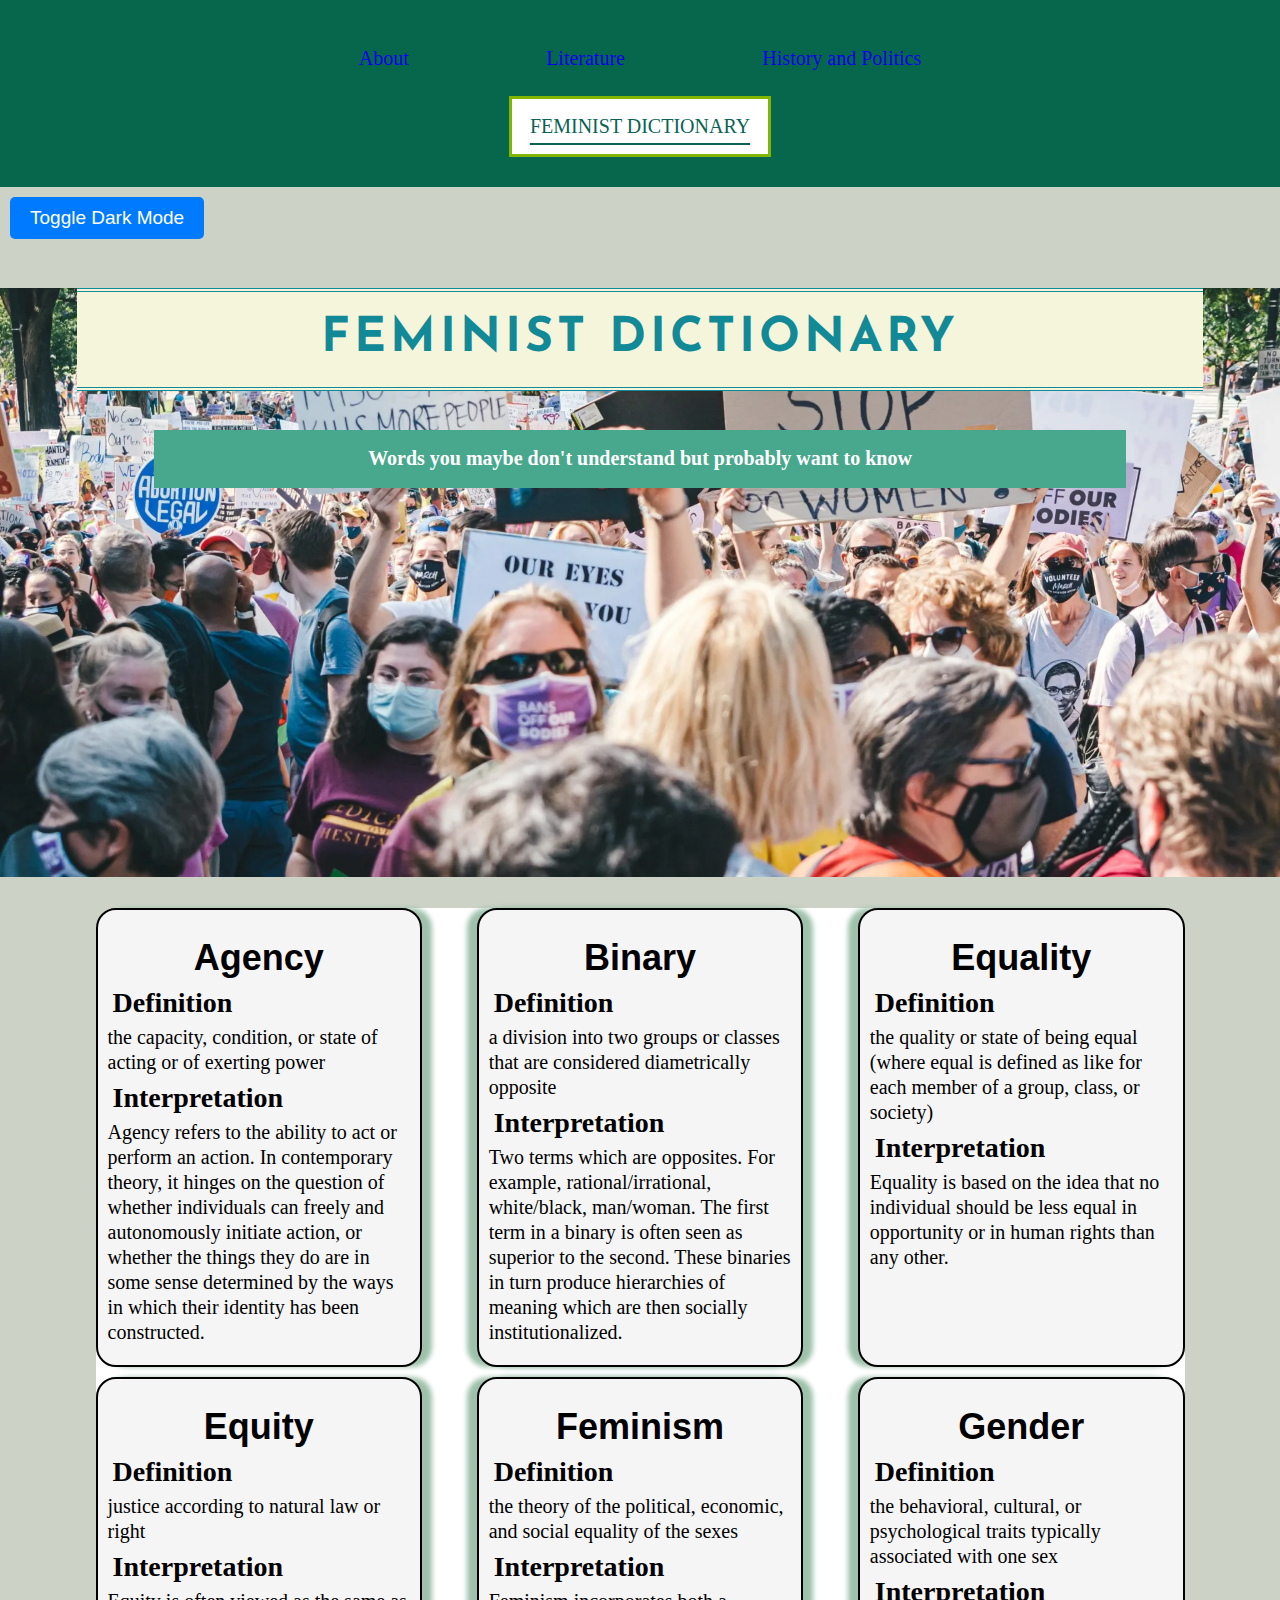
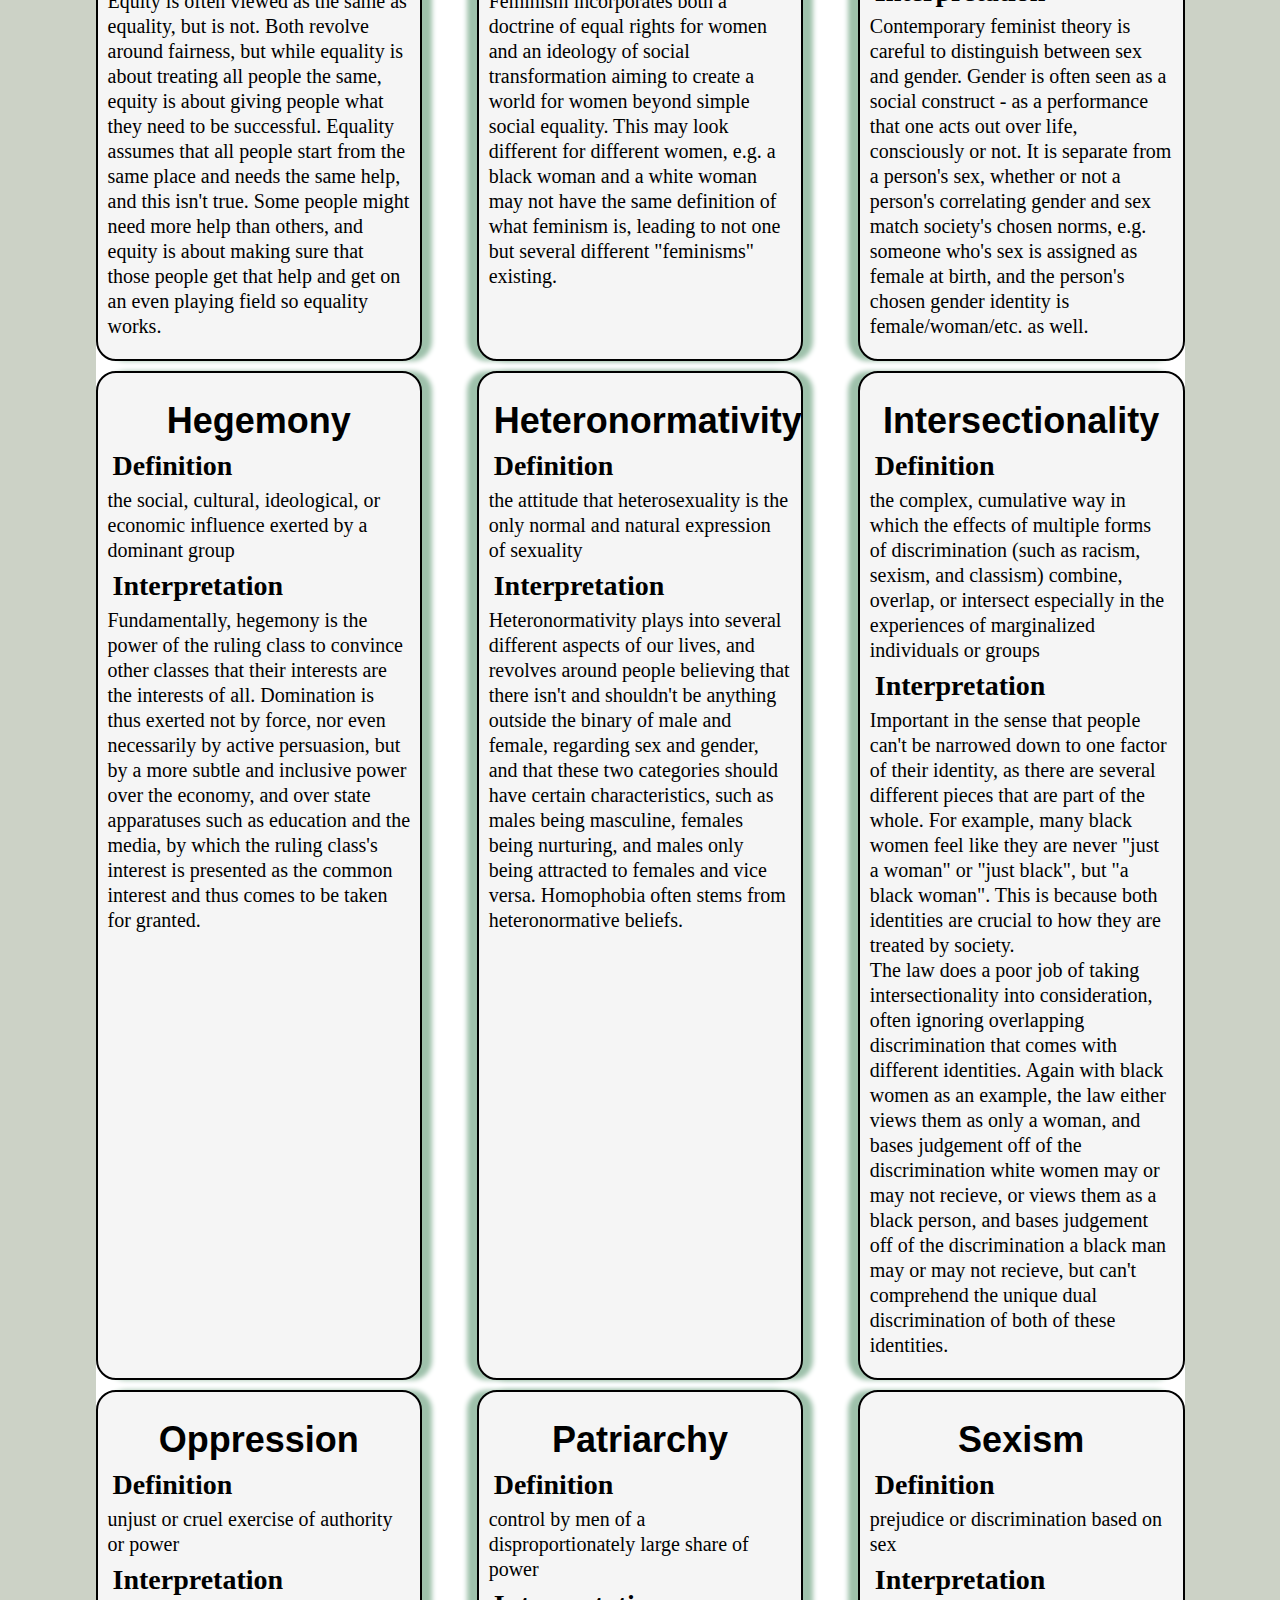
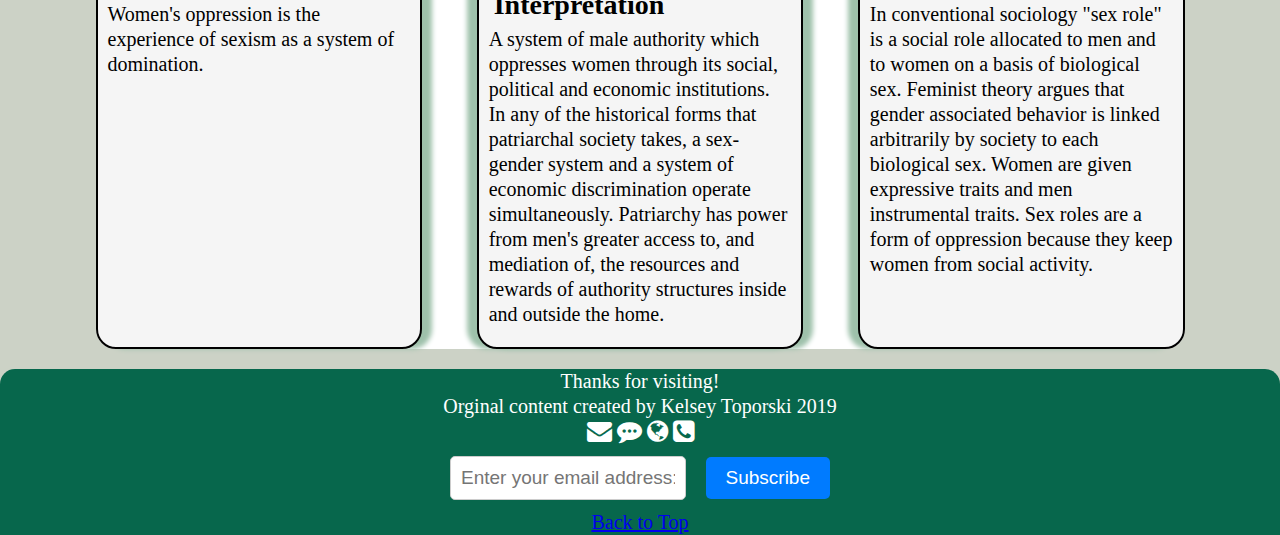
==== commit 8701d8ca: "Add files via upload" ====
--- a/femdict.html
+++ b/femdict.html
@@ -40,6 +40,8 @@
             Key Concepts In Post-Colonial Studies - Ashcroft, Bill, Gareth Griffiths, and Helen Tiffin,
             or myself -->
       <!-- interpretation of equity from https://everydayfeminism.com/2014/09/equality-is-not-enough/ -->
+    
+      <button id="dark-mode-toggle">Toggle Dark Mode</button>
 
   <div class = "intro">
     <div class="maintitle">
@@ -236,5 +238,11 @@
 
   </footer>
 
+  <script>
+    document.getElementById('dark-mode-toggle').addEventListener('click', function () {
+      document.body.classList.toggle('dark-mode');
+    });
+  </script>
+
 </body>
 </html>
--- a/css/style.css
+++ b/css/style.css
@@ -102,7 +102,7 @@
 }
 
 .grid div:nth-child(3n+2)  {
-     box-shadow: 10px 0 5px #9ec1ab, -10px 0 5px #9ec1ab;
+    box-shadow: 10px 0 5px #9ec1ab, -10px 0 5px #9ec1ab;
 }
 
 .indexgrid{
@@ -122,6 +122,18 @@
     background-color: #f5f5f5;
 }
 
+.indexgrid div:nth-child(3n+1)  {
+    box-shadow: 10px 0 5px white;
+    }
+
+.indexgrid div:nth-child(3n)  {
+    box-shadow: -10px 0 5px white;
+}
+
+.indexgrid div:nth-child(3n+2)  {
+    box-shadow: 10px 0 5px white, -10px 0 5px white;
+}
+
 nav{
     text-align: center;
     background-color: #07674c;
@@ -161,6 +173,12 @@
     width: 90%;
 }
 
+.mainimg-container{
+    display: flex;
+    justify-content: center;
+    align-items: center;
+}
+
 img{
     width: 35%;
     padding: 3px;
@@ -177,7 +195,7 @@
     -webkit-transform: scale(1.1);
     -ms-transform: scale(1.1);
     transform: scale(1.1);
-    box-shadow: 0 0 0 4px #659162;
+    box-shadow: 0 0 0 4px #659162 inset;
     transition: 1s ease;
     }
 
@@ -191,9 +209,9 @@
 }
 
 .skip{
-    position: absolute;
-    left: -400px;
-    top: -200;
+    display: inline;
+    opacity: 1;
+    position: static;
 }
 
 /* h1{
@@ -255,7 +273,7 @@
 
 input, button {
     margin: 10px;
-    font-size: 1.2rem;
+    font-size: 19px;
 }
 
 input[type="email"]{
@@ -280,6 +298,35 @@
     background-color: #0062cc;
 }
 
+body.dark-mode{
+    background-color: #333333;
+    color: #eeeeee;
+}
+
+body.dark-mode header,
+body.dark-mode footer{
+    background-color: #222222;
+}
+
+body.dark-mode header .maintitle{
+    background-color: #444444;
+    color: #1ba0a0;
+}
+
+body.dark-mode .indexgrid div{
+    background-color: #555555;
+    color: #eeeeee;
+}
+
+body.dark-mode .grid div{
+    background-color: #555555;
+    color: #eeeeee;
+}
+
+body.dark-mode nav{
+    background-color: #1b1b1b;
+}
+
 @media screen and (max-width: 480px) {
     header .maintitle{
         width: 90%;
@@ -295,16 +342,87 @@
         flex-direction: column;
     }
 
+    .indexgrid div{
+        box-shadow: 10px 0 5px white, -10px 0 5px white !important;
+    }
+
     .grid{
         display: flex;
         flex-direction: column;
     }
 
-    /* .grid div{
-        box-shadow: 10px 0 5px #9ec1ab, -10px 0 5px #9ec1ab;
-   } */
-
-   footer, input, button{
-    font-size: 12pt;
-   }
-}
+    .grid div{
+        box-shadow: 10px 0 5px #9ec1ab, -10px 0 5px #9ec1ab !important;
+    }
+
+    footer, input, button{
+        font-size: 12pt;
+    }
+
+    .intro{
+        background-attachment: scroll;
+    }
+}
+
+@media screen and (min-width: 481px) and (max-width: 1024px) {
+    .grid{
+        grid-template-columns: repeat(2, 45%);
+    }
+
+    .indexgrid{
+        grid-template-columns: repeat(2, 45%);
+    }
+
+    .grid div:nth-child(2n+1){
+        box-shadow: 10px 0 5px #9ec1ab;
+    }
+
+    .grid div:nth-child(2n){
+        box-shadow: -10px 0 5px #9ec1ab;
+    }
+
+    .indexgrid div:nth-child(2n+1){
+        box-shadow: 10px 0 5px white;
+    }
+
+    .indexgrid div:nth-child(2n){
+        box-shadow: -10px 0 5px white;
+    }
+
+    header .maintitle{
+        font-size: 30pt;
+    }
+
+    h2{
+        font-size: 28px;
+    }
+
+    h3{
+        font-size: 24px;
+    }
+
+    nav ul li{
+        font-size: 16px;
+    }
+
+    input, button{
+        font-size: 16px;
+    }
+
+    .grid div:hover, .indexgrid div:hover{
+        transform: scale(1.05);
+        box-shadow: 0 5px 15px rgb(131, 131, 131);
+        transition: all 0.3s ease-in-out;
+    }
+    
+    .intro{
+        background-attachment: scroll;
+    }
+}
+
+@media screen and (min-width: 1024px){
+    .skip {
+        opacity: 0;
+        position: absolute;
+    }
+}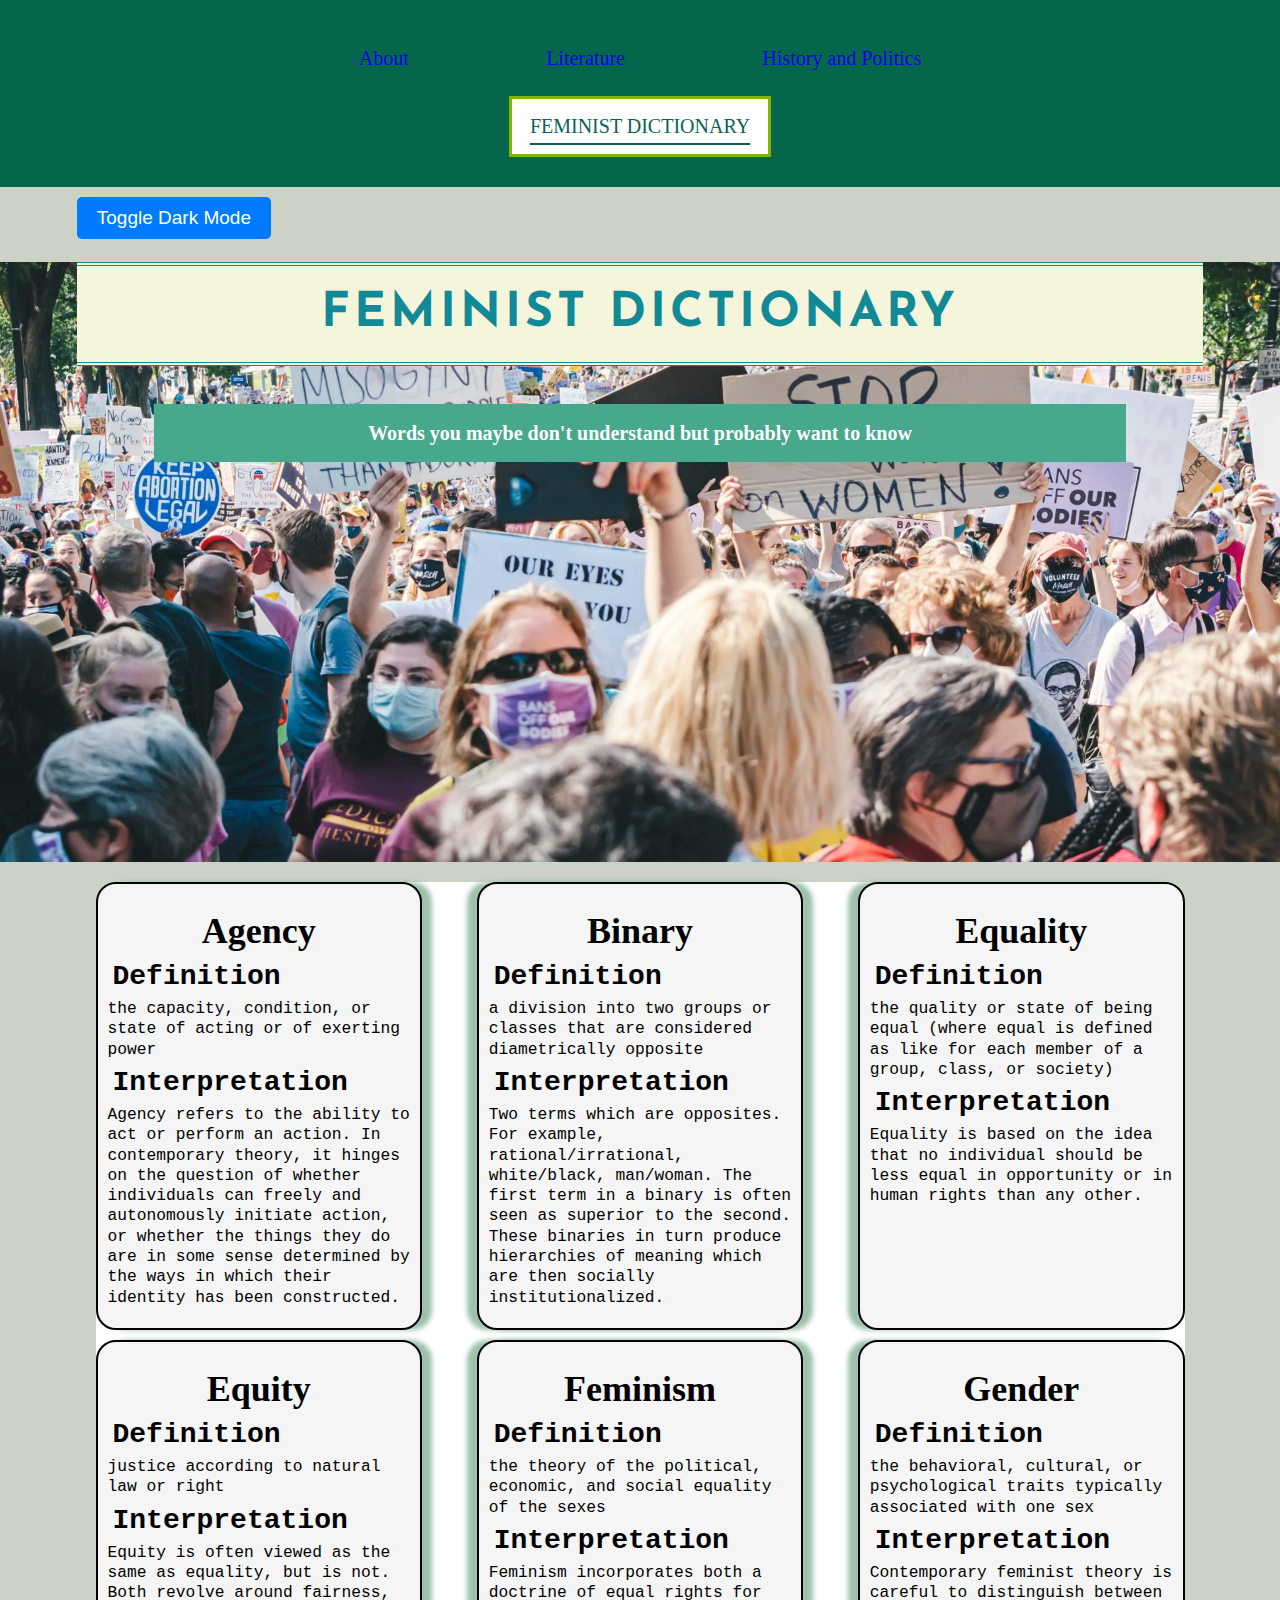
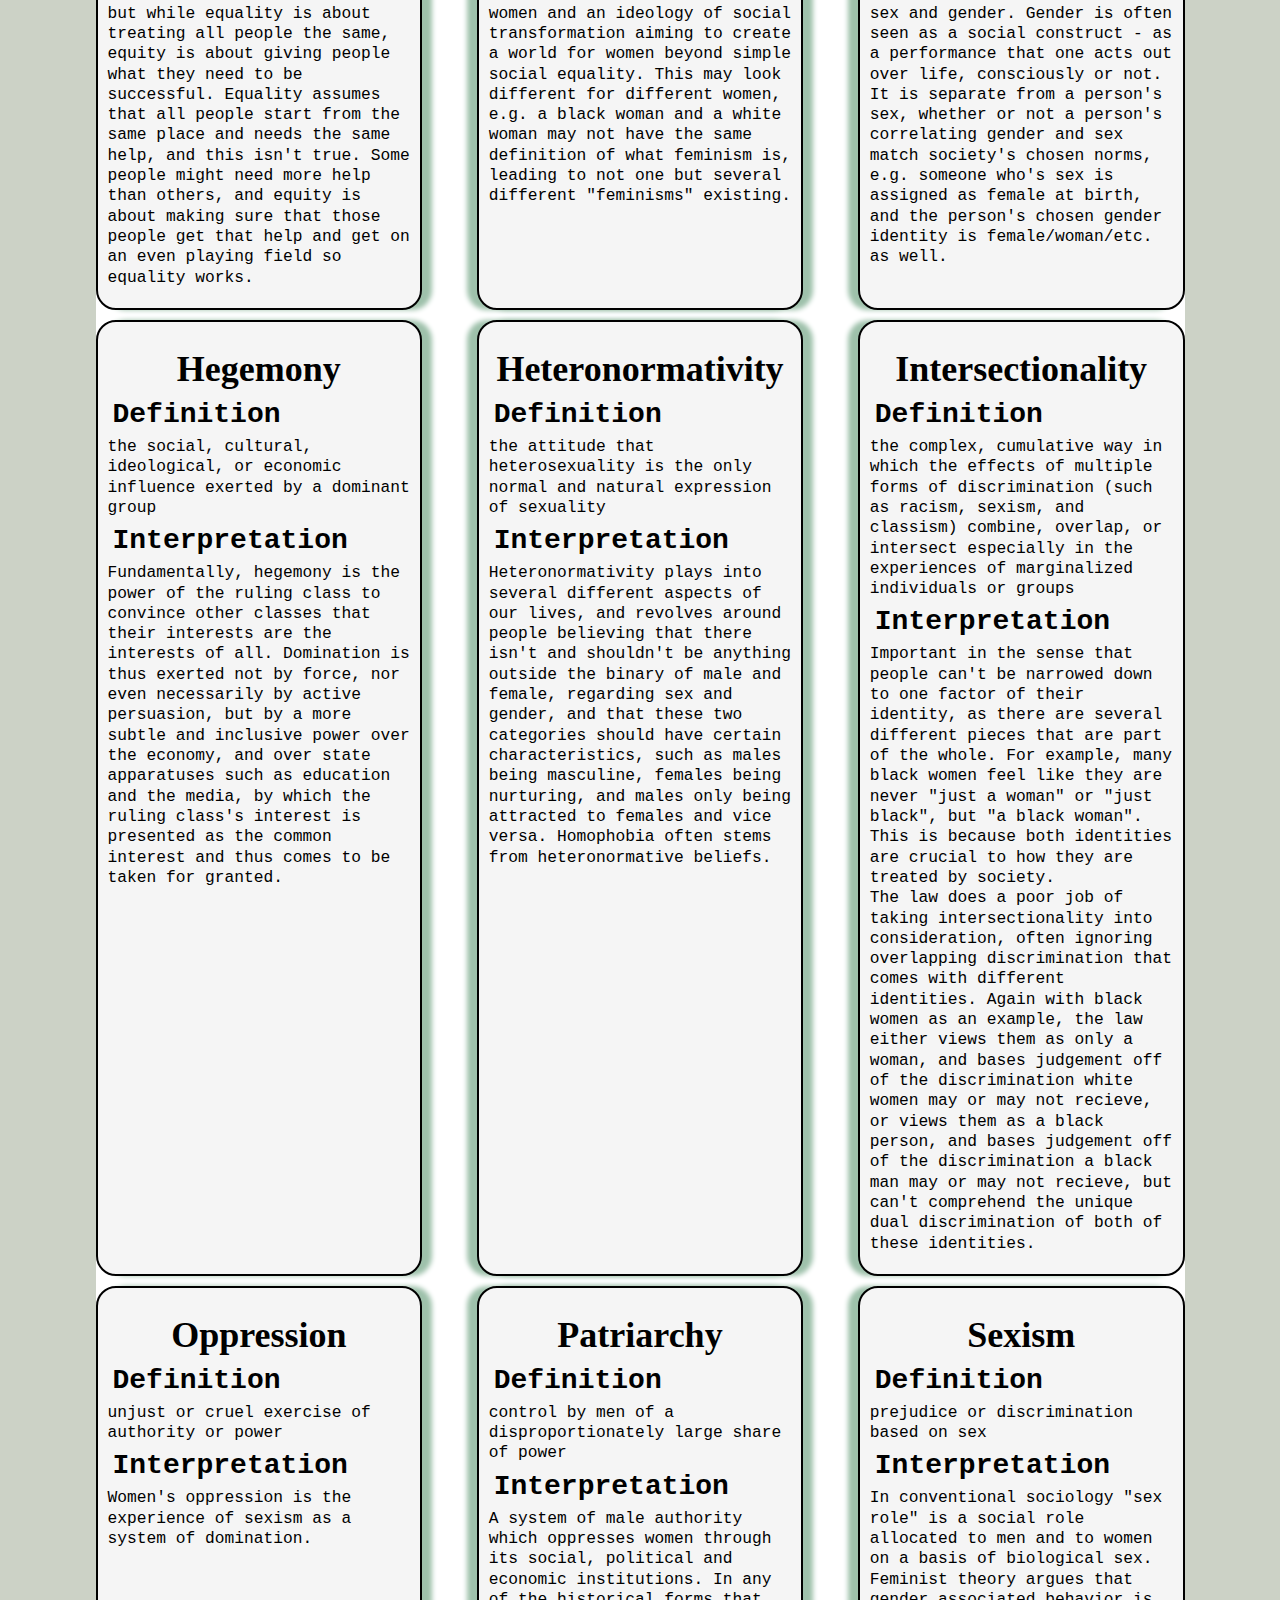
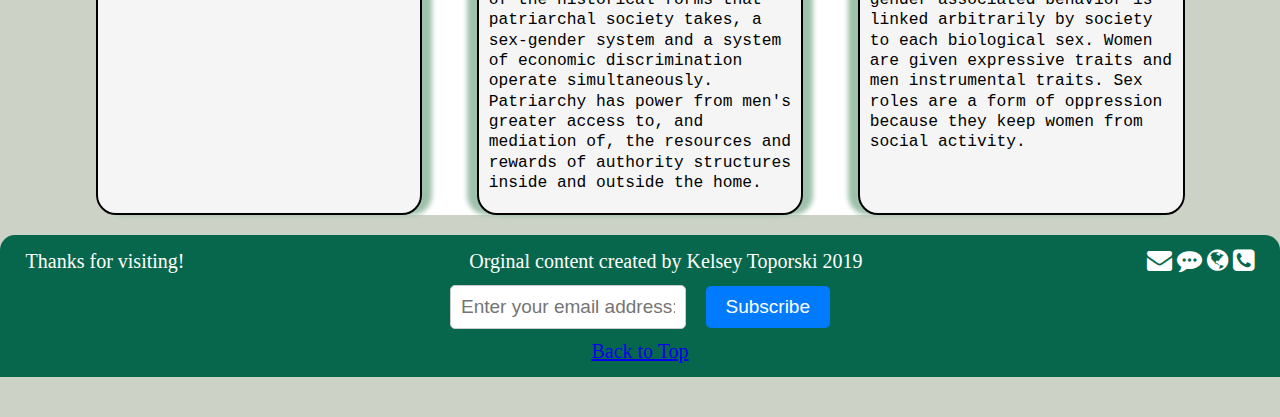
==== commit 3c70fa6b: "Add files via upload" ====
--- a/femdict.html
+++ b/femdict.html
@@ -217,17 +217,21 @@
 
     <footer>
       <div class="footerpart">
-      <p>
-      Thanks for visiting!
-      </p>
-    <p>Orginal content created by Kelsey Toporski 2019</p>
-    <div class="icons">
-      <i class="fa fa-envelope"></i>
-      <i class="fa fa-commenting"></i>
-      <i class='fa fa-globe'></i>
-      <i class="fa fa-phone-square"></i>
-    </div>
-  </div>
+        <div class="footerinfo">
+          <p>
+          Thanks for visiting!
+          </p>
+      </div>
+      <div class="footerinfo">
+        <p>Orginal content created by Kelsey Toporski 2019</p>
+      </div>
+        <div class="icons">
+          <i class="fa fa-envelope"></i>
+          <i class="fa fa-commenting"></i>
+          <i class='fa fa-globe'></i>
+          <i class="fa fa-phone-square"></i>
+        </div>
+      </div>
 
     <form class="subscribe-form" action="#" method="post">
       <input type="email" id="email" name="email" placeholder="Enter your email address:" required>
--- a/css/style.css
+++ b/css/style.css
@@ -7,21 +7,12 @@
 #mainstuff{
     padding: 10px;
     margin: 10px 25px;
-}
-
-/* header{
-    padding: 15px 30px 25px 45px;
-    margin: auto;
-} */
-
-/* .maintitle{
-    padding: 15px 30px 25px 45px;
-    margin: 3% 5%;
-} */
+    font-family: monospace;
+}
 
 header .maintitle{
     font-family: 'Josefin Sans', sans-serif;
-    margin: 3% 6%;
+    margin: 1% 6% 3% 6%;
     text-align: center;
     color: #128996;
     text-transform: uppercase;
@@ -69,6 +60,10 @@
     padding: 1.3%;
 }
 
+p#text{
+    margin: 2% 5%;
+}
+
 .grid{
     display: grid;
     width: 90%;
@@ -187,10 +182,6 @@
     border-radius: 20px;
 }
 
-/* img:nth-child(odd) {
-    border: 1px solid black;
-} */
-
 img:hover{
     -webkit-transform: scale(1.1);
     -ms-transform: scale(1.1);
@@ -209,19 +200,21 @@
 }
 
 .skip{
-    display: inline;
-    opacity: 1;
-    position: static;
-}
-
-/* h1{
-    font-family: Arial;
-    font-size: 48px;
-} */
+    position: absolute;
+    top: -50px;
+    left: 0;
+    background-color: #139999;
+    padding: 10px;
+    z-index: 1;
+}
+
+.skip:focus{
+    top: 0;
+}
 
 h2{
     font-size: 36px;
-    font-family: Arial;
+    font-family: Tahoma;
     text-align: center;
 }
 
@@ -246,6 +239,7 @@
 footer{
     background-color: #07674c;
     border-radius: 15px 15px 0 0;
+    padding: 1% 2%;
 }
 
 footer a{
@@ -259,7 +253,7 @@
     justify-content: space-between;
     align-items: center;
     flex-wrap: nowrap;
-    flex-direction: column;
+    flex-direction: row;
 }
 
 .subscribe-form{
@@ -294,6 +288,10 @@
     cursor: pointer;
 }
 
+button#dark-mode-toggle{
+    margin-left: 6%;
+}
+
 button:hover{
     background-color: #0062cc;
 }
@@ -362,6 +360,13 @@
     .intro{
         background-attachment: scroll;
     }
+
+    .footerpart{
+        display: flex;
+        flex-direction: column;
+        justify-content: center;
+        align-items: center;
+    }
 }
 
 @media screen and (min-width: 481px) and (max-width: 1024px) {
@@ -418,11 +423,12 @@
     .intro{
         background-attachment: scroll;
     }
-}
-
-@media screen and (min-width: 1024px){
-    .skip {
-        opacity: 0;
-        position: absolute;
+
+    .footerpart{
+        display: flex;
+        flex-direction: row;
+        justify-content: space-around;
+        align-items: center;
+        font-size: 18px;
     }
 }